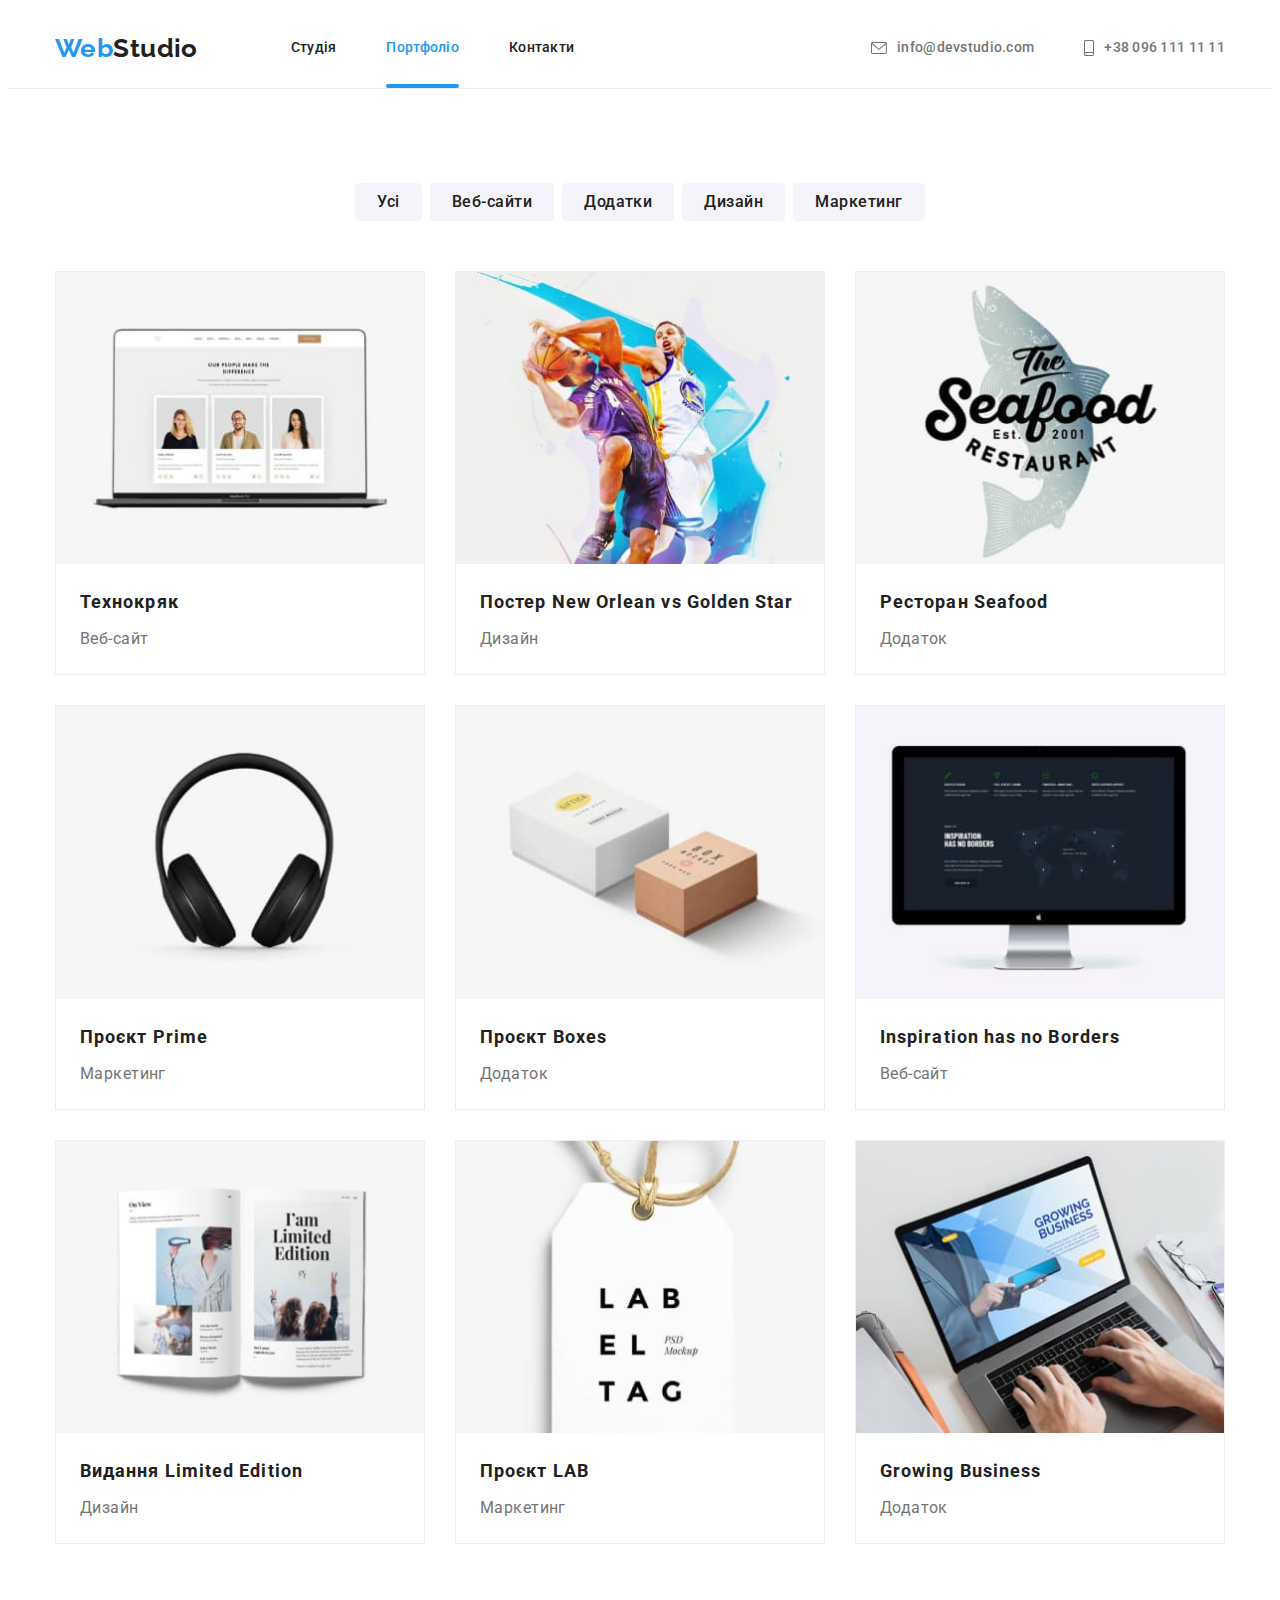
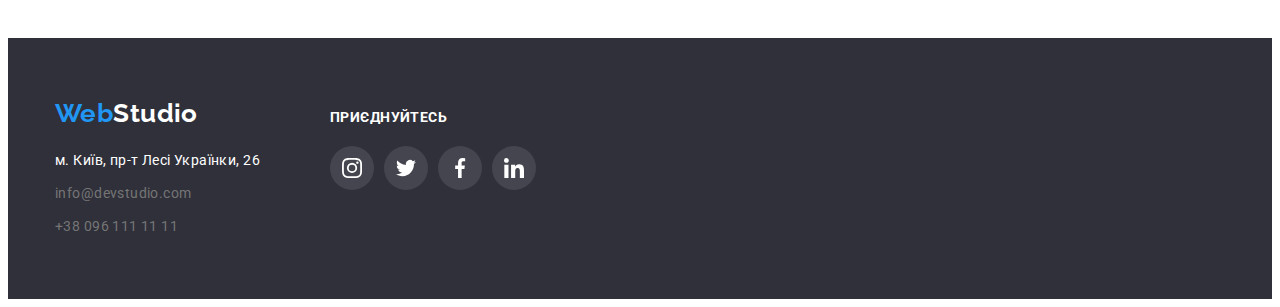
==== portfolio.html @ 904960e4 "copy" ====
<!DOCTYPE html>
<html lang="uk">
  <head>
    <meta charset="UTF-8" />
    <meta http-equiv="X-UA-Compatible" content="IE=edge" />
    <meta name="viewport" content="width=device-width, initial-scale=1.0" />
    <title>Portfolio</title>
    <link rel="preconnect" href="https://fonts.googleapis.com" />
    <link rel="preconnect" href="https://fonts.gstatic.com" crossorigin />
    <link
      href="https://fonts.googleapis.com/css2?family=Raleway:wght@700&family=Roboto:wght@400;500;700;900&display=swap"
      rel="stylesheet"
    />
    <link
      rel="stylesheet"
      href="https://cdnjs.cloudflare.com/ajax/libs/modern-normalize/1.1.0/modern-normalize.min.css"
      integrity="sha512-wpPYUAdjBVSE4KJnH1VR1HeZfpl1ub8YT/NKx4PuQ5NmX2tKuGu6U/JRp5y+Y8XG2tV+wKQpNHVUX03MfMFn9Q=="
      crossorigin="anonymous"
      referrerpolicy="no-referrer"
    />
    <link rel="stylesheet" href="./css/styles.css" />
  </head>
  <body>
    <!-- Шапка сторінки портфоліо -->
    <header>
      <div class="container head-nav">
        <nav class="header-navigation">
          <a href="./index.html" class="head-logo">Web<span class="logo-style">Studio</span></a>
          <ul class="navigation list">
            <li class="nav-item">
              <a href="./index.html" class="nav-link">Студія</a>
            </li>
            <li class="nav-item">
              <a href="./portfolio.html" class="nav-link current">Портфоліо</a>
            </li>
            <li class="nav-item">
              <a href="" class="nav-link">Контакти</a>
            </li>
          </ul>
        </nav>
        <ul class="head-contacts list">
          <li class="item">
            <a class="contact-link" href="mailto:info@devstudio.com"
              ><svg class="item-icon" width="16" height="12">
                <use href="./imeges/symbol-defs.svg#icon-mail"></use></svg
              >info@devstudio.com</a
            >
          </li>
          <li class="item">
            <a class="contact-link" href="tel:+380961111111"
              ><svg class="item-icon" width="10" height="16">
                <use href="./imeges/symbol-defs.svg#icon-phone"></use></svg
              >+38 096 111 11 11</a
            >
          </li>
        </ul>
      </div>
    </header>
    <!-- Головний контент сторінки -->
    <main>
      <section class="filter">
        <div class="container">
          <h1 class="visually-hidden">Наші проекти</h1>
          <ul class="btn-list list">
            <li>
              <button type="button" class="filter-btn">Усі</button>
            </li>
            <li>
              <button type="button" class="filter-btn">Веб-сайти</button>
            </li>
            <li>
              <button type="button" class="filter-btn">Додатки</button>
            </li>
            <li>
              <button type="button" class="filter-btn">Дизайн</button>
            </li>
            <li>
              <button type="button" class="filter-btn">Маркетинг</button>
            </li>
          </ul>
          <ul class="gallery-projects list">
            <li class="projects-card">
              <a class="gallery-link" href="">
                <div class="gallery-animation">
                  <img src="./imeges/img-portfolio-1.jpg" alt="Компютер" width="370" />
                  <div class="animation-text">
                    <p>
                      Ресурс пропонує комплексні пропозиції з різним рівнем функціоналу та сервісів.
                      Все це дозволить відвідувачу отримати вичерпні відомості про компанію чи
                      приватну особу.
                    </p>
                  </div>
                </div>
                <div class="project-text">
                  <h2 class="project-title">Технокряк</h2>
                  <p class="project-item">Веб-сайт</p>
                </div>
              </a>
            </li>
            <li class="projects-card">
              <a class="gallery-link" href="">
                <div class="gallery-animation">
                  <img src="./imeges/img-portfolio-2.jpg" alt="Компютер" width="370" />
                  <div class="animation-text">
                    <p>
                      Ресурс пропонує комплексні пропозиції з різним рівнем функціоналу та сервісів.
                      Все це дозволить відвідувачу отримати вичерпні відомості про компанію чи
                      приватну особу.
                    </p>
                  </div>
                </div>
                <div class="project-text">
                  <h2 class="project-title">Постер New Orlean vs Golden Star</h2>
                  <p class="project-item">Дизайн</p>
                </div>
              </a>
            </li>
            <li class="projects-card">
              <a class="gallery-link" href="">
                <div class="gallery-animation">
                  <img src="./imeges/img-portfolio-3.jpg" alt="Компютер" width="370" />
                  <div class="animation-text">
                    <p>
                      Ресурс пропонує комплексні пропозиції з різним рівнем функціоналу та сервісів.
                      Все це дозволить відвідувачу отримати вичерпні відомості про компанію чи
                      приватну особу.
                    </p>
                  </div>
                </div>
                <div class="project-text">
                  <h2 class="project-title">Ресторан Seafood</h2>
                  <p class="project-item">Додаток</p>
                </div>
              </a>
            </li>
            <li class="projects-card">
              <a class="gallery-link" href="">
                <div class="gallery-animation">
                  <img src="./imeges/img-portfolio-4.jpg" alt="Компютер" width="370" />
                  <div class="animation-text">
                    <p>
                      Ресурс пропонує комплексні пропозиції з різним рівнем функціоналу та сервісів.
                      Все це дозволить відвідувачу отримати вичерпні відомості про компанію чи
                      приватну особу.
                    </p>
                  </div>
                </div>
                <div class="project-text">
                  <h2 class="project-title">Проєкт Prime</h2>
                  <p class="project-item">Маркетинг</p>
                </div>
              </a>
            </li>
            <li class="projects-card">
              <a class="gallery-link" href="">
                <div class="gallery-animation">
                  <img src="./imeges/img-portfolio-5.jpg" alt="Компютер" width="370" />
                  <div class="animation-text">
                    <p>
                      Ресурс пропонує комплексні пропозиції з різним рівнем функціоналу та сервісів.
                      Все це дозволить відвідувачу отримати вичерпні відомості про компанію чи
                      приватну особу.
                    </p>
                  </div>
                </div>
                <div class="project-text">
                  <h2 class="project-title">Проєкт Boxes</h2>
                  <p class="project-item">Додаток</p>
                </div>
              </a>
            </li>
            <li class="projects-card">
              <a class="gallery-link" href="">
                <div class="gallery-animation">
                  <img src="./imeges/img-portfolio-6.jpg" alt="Компютер" width="370" />
                  <div class="animation-text">
                    <p>
                      Ресурс пропонує комплексні пропозиції з різним рівнем функціоналу та сервісів.
                      Все це дозволить відвідувачу отримати вичерпні відомості про компанію чи
                      приватну особу.
                    </p>
                  </div>
                </div>
                <div class="project-text">
                  <h2 class="project-title">Inspiration has no Borders</h2>
                  <p class="project-item">Веб-сайт</p>
                </div>
              </a>
            </li>
            <li class="projects-card">
              <a class="gallery-link" href="">
                <div class="gallery-animation">
                  <img src="./imeges/img-portfolio-7.jpg" alt="Компютер" width="370" />
                  <div class="animation-text">
                    <p>
                      Ресурс пропонує комплексні пропозиції з різним рівнем функціоналу та сервісів.
                      Все це дозволить відвідувачу отримати вичерпні відомості про компанію чи
                      приватну особу.
                    </p>
                  </div>
                </div>
                <div class="project-text">
                  <h2 class="project-title">Видання Limited Edition</h2>
                  <p class="project-item">Дизайн</p>
                </div>
              </a>
            </li>
            <li class="projects-card">
              <a class="gallery-link" href="">
                <div class="gallery-animation">
                  <img src="./imeges/img-portfolio-8.jpg" alt="Компютер" width="370" />
                  <div class="animation-text">
                    <p>
                      Ресурс пропонує комплексні пропозиції з різним рівнем функціоналу та сервісів.
                      Все це дозволить відвідувачу отримати вичерпні відомості про компанію чи
                      приватну особу.
                    </p>
                  </div>
                </div>
                <div class="project-text">
                  <h2 class="project-title">Проєкт LAB</h2>
                  <p class="project-item">Маркетинг</p>
                </div>
              </a>
            </li>
            <li class="projects-card">
              <a class="gallery-link" href="">
                <div class="gallery-animation">
                  <img src="./imeges/img-portfolio-9.jpg" alt="Компютер" width="370" />
                  <div class="animation-text">
                    <p>
                      Ресурс пропонує комплексні пропозиції з різним рівнем функціоналу та сервісів.
                      Все це дозволить відвідувачу отримати вичерпні відомості про компанію чи
                      приватну особу.
                    </p>
                  </div>
                </div>
                <div class="project-text">
                  <h2 class="project-title">Growing Business</h2>
                  <p class="project-item">Додаток</p>
                </div>
              </a>
            </li>
          </ul>
        </div>
      </section>
    </main>
    <!--Підвал-->
    <footer class="footer">
      <div class="container footer-contacts">
        <div class="adress-contacts">
          <h2 class="visually-hidden">Контактні данні</h2>
          <a href="./index.html" class="footer-logo"
            >Web<span class="logo-footer-style">Studio</span></a
          >
          <address>
            <ul class="footer-list list">
              <li class="addres-list">
                <a
                  class="footer-adress"
                  href="https://goo.gl/maps/V1AfotGjKbNemnyBA"
                  target="_blank"
                  rel="noreferrer noopener"
                  >м. Київ, пр-т Лесі Українки, 26</a
                >
              </li>
              <li class="addres-list">
                <a class="footer-link" href="mailto:info@devstudio.com">info@devstudio.com</a>
              </li>
              <li class="addres-list">
                <a class="footer-link" href="tel:+380961111111">+38 096 111 11 11</a>
              </li>
            </ul>
          </address>
        </div>
        <div class="footer-soc-container">
          <p class="footer-soc-page">приєднуйтесь</p>
          <ul class="footer-soc-list list">
            <li>
              <a class="footer-soc-link" href="">
                <svg class="footer-soc-icon" width="20" height="20">
                  <use href="./imeges/symbol-defs.svg#icon-instagram"></use>
                </svg>
              </a>
            </li>
            <li>
              <a class="footer-soc-link" href="">
                <svg class="footer-soc-icon" width="20" height="20">
                  <use href="./imeges/symbol-defs.svg#icon-twitter"></use>
                </svg>
              </a>
            </li>
            <li>
              <a class="footer-soc-link" href="">
                <svg class="footer-soc-icon" width="20" height="20">
                  <use href="./imeges/symbol-defs.svg#icon-facebook"></use>
                </svg>
              </a>
            </li>
            <li>
              <a class="footer-soc-link" href="">
                <svg class="footer-soc-icon" width="20" height="20">
                  <use href="./imeges/symbol-defs.svg#icon-linkedin"></use>
                </svg>
              </a>
            </li>
          </ul>
        </div>
      </div>
    </footer>
  </body>
</html>
---- css/styles.css ----
:root {
  --primary-text-color: #757575;
  --title-text-color: #212121;
  --accent-color: #2196f3;
  --bg-footer-color: #2f303a;
  --primaci-bg-color: #ffffff;
  --secondary-text-color: (255, 255, 255, 0.6);
  --bgc-btn: #f5f4fa;
  --border-color: #eeeeee;
  --line-color: #ececec;
  --cursor-color: #000000;
  --transition-time: 250ms cubic-bezier(0.4, 0, 0.2, 1);
}

html {
  box-sizing: border-box;
}

*,
*::before,
*::after {
  box-sizing: inherit;
}

body {
  font-family: 'Roboto', sans-serif;
  background-color: var(--primaci-bg-color);
  color: var(--primary-text-color);
  font-size: 14px;
  letter-spacing: 0.03em;
}

p,
h1,
h2,
h3,
h4,
h5,
h6 {
  margin: 0;
}

ul,
ol {
  margin: 0;
  padding-left: 0;
}

img {
  display: block;
  max-width: 100%;
  height: auto;
}

/* address {
  font-style: normal;
} */

button {
  display: block;
  cursor: pointer;
  border: none;
  border-radius: 4px;
}

.list {
  list-style: none;
}

.container {
  width: 1200px;
  padding-left: 15px;
  padding-right: 15px;
  margin: 0 auto;
}

.visually-hidden {
  position: absolute;
  width: 1px;
  height: 1px;
  margin: -1px;
  border: 0;
  padding: 0;
  white-space: nowrap;
  clip-path: inset(100%);
  clip: rect(0 0 0 0);
  overflow: hidden;
}

.head-logo {
  color: var(--accent-color);
  font-family: 'Raleway';
  text-decoration: none;
  font-weight: 700;
  font-size: 26px;
  line-height: 1.19;
}

header {
  border-bottom: 1px solid #ececec;
}

.logo-style {
  color: var(--title-text-color);
}

.header-navigation {
  display: flex;
  align-items: center;
}

.navigation {
  display: flex;
  gap: 50px;
  margin-left: 93px;
}

.nav-link {
  position: relative;
}

.nav-link::after {
  content: '';

  position: absolute;
  display: block;
  left: 0;
  bottom: 0;
  width: 100%;
  height: 4px;
  background-color: var(--accent-color);
  border-radius: 2px;
  transform: scale(0, 0);
  transition: transform var(--transition-time);
}

.nav-link:hover::after {
  transform: scale(1, 1);
}

.nav-link.current::after {
  content: '';
  position: absolute;
  display: block;
  left: 0;
  bottom: 0;
  width: 100%;
  height: 4px;
  background-color: var(--accent-color);
  border-radius: 2px;
  transform: scale(1, 1);
}

.head-nav {
  display: flex;
  align-items: center;
}

.navigation .nav-link {
  color: var(--title-text-color);
  font-weight: 500;
  line-height: 1.14;
  letter-spacing: 0.02em;
  text-decoration: none;
  display: block;
  padding-top: 32px;
  padding-bottom: 32px;

  transition: color var(--transition-time);
}

.navigation .nav-link:hover,
.navigation .nav-link:focus {
  color: var(--accent-color);
}

.navigation .nav-link.current {
  color: var(--accent-color);
}

.head-contacts {
  display: flex;
  margin-left: auto;
  gap: 50px;
}

.head-contacts .contact-link {
  color: var(--primary-text-color);
  font-weight: 500;
  line-height: 1.14;
  letter-spacing: 0.02em;
  text-decoration: none;
  padding-top: 32px;
  padding-bottom: 32px;

  transition: color var(--transition-time);
}

.head-contacts .contact-link:hover,
.head-contacts .contact-link:focus {
  color: var(--accent-color);
}

.contact-link {
  display: flex;
  align-items: center;
  gap: 10px;
}

.item-icon {
  fill: currentColor;
}

/* Герой */

.hero {
  background-color: var(--bg-footer-color);
  padding: 200px 0;
  background-image: linear-gradient(rgba(47, 48, 58, 0.4), rgba(47, 48, 58, 0.4)),
    url(../imeges/hero-bg.jpg);
  background-repeat: no-repeat;
  background-position: center;
  background-size: cover;
  max-width: 1600px;
  height: 600px;
  margin-left: auto;
  margin-right: auto;
}

.hero-head {
  font-weight: 900;
  font-size: 44px;
  line-height: 1.36;
  letter-spacing: 0.06em;
  text-transform: uppercase;
  color: var(--primaci-bg-color);
  text-align: center;
  margin-right: auto;
  margin-left: auto;
  margin-bottom: 30px;
  max-width: 696px;
}

.hero-btn {
  font-family: 'Roboto';
  font-weight: 700;
  font-size: 16px;
  line-height: 1.88;
  letter-spacing: 0.06em;
  color: var(--primaci-bg-color);
  background-color: var(--accent-color);
  cursor: pointer;
  display: block;
  margin: 0 auto;
  border-radius: 4px;
  padding: 10px 32px;
  min-width: 216px;
  transition: color var(--transition-time), background-color var(--transition-time);

  /* transition-property: color, background-color;
  transition-duration: 250ms;
  transition-timing-function: cubic-bezier(0.4, 0, 0.2, 1); */
}

.hero-btn:hover,
.hero-btn:focus {
  color: var(--accent-color);
  background-color: var(--bgc-btn);
}

/* Backdrop */

.backdrop {
  position: fixed;
  top: 0;
  left: 0;
  width: 100%;
  height: 100%;
  background-color: rgba(0, 0, 0, 0.2);
  opacity: 1;
  transition: opacity var(--transition-time);
}

.backdrop.is-hidden {
  opacity: 0;
  pointer-events: none;
}

.backdrop.is-hidden .modal {
  transform: scaleY(0) translate(-50%, -50%);
}

.modal {
  position: absolute;
  top: 50%;
  left: 50%;
  width: 528px;
  height: 581px;
  background-color: #fff;
  transform: scaleY(1) translate(-50%, -50%);
  transition: transform var(--transition-time);
}

.modal-btn {
  width: 30px;
  height: 30px;
  border: 1px solid rgba(0, 0, 0, 0.1);
  border-radius: 50%;
  background-color: transparent;
  position: absolute;
  right: 8px;
  top: 8px;
  display: flex;
  justify-content: center;
  align-items: center;
  padding: 0;
}

/* Міркування */
.mind-page {
  padding-top: 94px;
  padding-bottom: 94px;
}

.desc {
  display: flex;
  gap: 30px;
}

.desk-item::before {
  display: block;
  content: '';
  height: 270px;
  height: 120px;
  background-repeat: no-repeat;
  background-position: center;
  background-color: var(--bgc-btn);
}

.item-antenna::before {
  background-image: url(../imeges/antenna.svg);
  margin-bottom: 30px;
  border-radius: 4px;
  box-shadow: 0px 4px 4px rgba(0, 0, 0, 0.25);
}

.item-clock::before {
  background-image: url(../imeges/clock.svg);
  margin-bottom: 30px;
  border-radius: 4px;
  box-shadow: 0px 4px 4px rgba(0, 0, 0, 0.25);
}

.item-diagram::before {
  background-image: url(../imeges/diagram.svg);
  margin-bottom: 30px;
  border-radius: 4px;
  box-shadow: 0px 4px 4px rgba(0, 0, 0, 0.25);
}

.item-astronaut::before {
  background-image: url(../imeges/astronaut.svg);
  margin-bottom: 30px;
  border-radius: 4px;
  box-shadow: 0px 4px 4px rgba(0, 0, 0, 0.25);
}

.desc li {
  max-width: 270px;
}

.desc-title {
  color: var(--title-text-color);
  font-weight: 700;
  font-size: 14px;
  line-height: 1.14;
  text-transform: uppercase;
  margin-bottom: 10px;
}

.desc-list {
  color: var(--primary-text-color);
  line-height: 1.71;
  width: 270px;
}

/* Чим ми займаємося  */
.work-section {
  padding-bottom: 94px;
}

.work-list {
  display: flex;
  gap: 30px;
}

.work-img {
  width: calc((100% - 60px) / 3);
  position: relative;
}

.work-text-box {
}

.work-sub-text {
  position: absolute;
  bottom: 0;
  width: 100%;
  height: 70px;
  text-transform: uppercase;
  background-color: rgba(47, 48, 58, 0.8);
  color: var(--primaci-bg-color);
  font-weight: 700;
  line-height: 1.14;
  display: flex;
  align-items: center;
  justify-content: center;
}

/* Наша команда */
.team {
  background-color: var(--bgc-btn);
  padding: 94px 0;
}

.work-title {
  color: var(--title-text-color);
  font-weight: 700;
  font-size: 36px;
  line-height: 1.17;
  text-align: center;
  margin-bottom: 50px;
}

.team-title {
  color: var(--title-text-color);
  font-weight: 700;
  font-size: 36px;
  line-height: 1.17;
  text-align: center;
  margin-bottom: 50px;
}

.team-card {
  display: flex;
  gap: 30px;
}

.team-img {
  background-color: var(--primaci-bg-color);
  width: calc((100% - 90px) / 4);
  box-shadow: 0px 1px 3px rgba(0, 0, 0, 0.12), 0px 1px 1px rgba(0, 0, 0, 0.14),
    0px 2px 1px rgba(0, 0, 0, 0.2);
  border-radius: 0px 0px 4px 4px;
}

.section-team {
  color: var(--title-text-color);
  font-weight: 500;
  font-size: 16px;
  line-height: 1.19;
  text-align: center;
  margin-bottom: 10px;
}

.work-team {
  color: var(--primary-text-color);
  font-size: 16px;
  line-height: 1.19;
  text-align: center;
  margin-bottom: 16px;
}

/* Иконки соцсетей */
.team-soc-list {
  display: flex;
  justify-content: center;
  gap: 10px;
}

.team-soc-link {
  width: 44px;
  height: 44px;
  border-radius: 50%;
  background-color: transparent;
  display: flex;
  background-position: center;
  align-items: center;
  justify-content: center;
  color: #afb1b8;

  transition: color var(--transition-time), background-color var(--transition-time);
}

.team-soc-ikon {
  fill: currentColor;
}

.team-soc-link:hover,
.team-soc-link:focus {
  background-color: var(--accent-color);
  color: var(--primaci-bg-color);
}
/* Иконки соцсетей */

.team-info {
  padding-top: 30px;
  padding-bottom: 30px;
}

/* Наші партнери */

.partners {
  padding-top: 94px;
  padding-bottom: 94px;
}

.partners-title {
  color: var(--title-text-color);
  font-weight: 700;
  font-size: 36px;
  line-height: 1.16;
  text-align: center;
  margin-bottom: 50px;
}

.partners-list {
  display: flex;
  justify-content: center;
  gap: 30px;
}

.partners-item {
  width: 170px;
  height: 92px;
}

.partner-logo {
  width: 170px;
  height: 92px;
  display: flex;
  align-items: center;
  justify-content: center;
  color: #afb1b8;
  border: 1px solid #afb1b8;
  border-radius: 4px;

  transition: color var(--transition-time), border-color var(--transition-time);
}

.partner-icon {
  fill: currentColor;
  width: 106px;
  height: 60px;
}

.partner-logo:hover,
.partner-logo:focus {
  color: var(--accent-color);
  border-color: var(--accent-color);
}

/* Підвал */

.footer {
  background-color: var(--bg-footer-color);
  padding: 60px 0;
}

.footer-contacts {
  display: flex;
  align-items: baseline;
}

.adress-contacts {
  margin-right: 70px;
}

.footer-logo {
  color: var(--accent-color);
  font-family: 'Raleway';
  font-style: normal;
  font-weight: 700;
  font-size: 26px;
  line-height: 1.19;
  text-decoration: none;
  display: block;
  margin-bottom: 20px;
}

.logo-footer-style {
  color: var(--primaci-bg-color);
}

.footer-adress {
  color: var(--primaci-bg-color);
  line-height: 1.71;
  text-decoration: none;
  font-style: normal;
  display: inline-block;

  transition: color var(--transition-time);
}

.addres-list:not(:last-child) {
  margin-bottom: 9px;
}

.footer-adress:hover,
.footer-adress:focus {
  color: var(--accent-color);
}

.footer-link {
  color: var(--secondary-text-color);
  line-height: 1.71;
  font-style: normal;
  text-decoration: none;
  display: inline-block;

  transition: color var(--transition-time);
}

.footer-link:hover,
.footer-link:focus {
  color: var(--accent-color);
}

.footer-soc-page {
  font-style: normal;
  font-weight: 700;
  font-size: 14px;
  line-height: 1.14;
  text-transform: uppercase;
  color: var(--primaci-bg-color);
}

.footer-soc-page {
  margin-bottom: 20px;
}

.footer-soc-list {
  display: flex;
  align-items: center;
  gap: 10px;
}

.footer-soc-link {
  width: 44px;
  height: 44px;
  border-radius: 50%;
  background-color: rgba(255, 255, 255, 0.1);
  display: flex;
  background-position: center;
  align-items: center;
  justify-content: center;
  color: var(--primaci-bg-color);

  transition: background-color var(--transition-time);
}

.footer-soc-icon {
  fill: currentColor;
}

.footer-soc-link:hover,
.footer-soc-link:focus {
  background-color: var(--accent-color);
}

/* Портфоліо */

.filter {
  padding: 94px 0;
}

.btn-list {
  display: flex;
  gap: 8px;
  justify-content: center;
  margin-bottom: 50px;
}

.filter-btn {
  font-family: 'Roboto';
  font-weight: 500;
  font-size: 16px;
  line-height: 1.62;
  text-align: center;
  color: var(--title-text-color);
  background-color: var(--bgc-btn);
  cursor: pointer;
  letter-spacing: 0.03em;
  padding: 6px 22px;

  transition: background-color var(--transition-time), color var(--transition-time),
    box-shadow var(--transition-time);
}

.filter-btn:hover,
.filter-btn:focus {
  background-color: var(--accent-color);
  color: var(--primaci-bg-color);
  box-shadow: 0px 4px 4px rgba(0, 0, 0, 0.25);
}

.gallery-projects {
  display: flex;
  gap: 30px;
  flex-wrap: wrap;
}

.projects-card {
  width: calc((100% - 60px) / 3);
   border: 1px solid var(--border-color);
}

.gallery-link {
  text-decoration: none;
  color: var(--primary-text-color);
  display: block;
  transition: box-shadow 250ms cubic-bezier(0.4, 0, 0.2, 1);
}

.gallery-link:hover,
.gallery-link:focus {
  box-shadow: 0px 1px 1px rgba(0, 0, 0, 0.12), 0px 4px 4px rgba(0, 0, 0, 0.06),
    1px 4px 6px rgba(0, 0, 0, 0.16);
}

.project-text {
  padding: 20px 24px;
}

.project-title {
  color: var(--title-text-color);
  font-weight: 700;
  font-size: 18px;
  line-height: 2;
  letter-spacing: 0.06em;
  margin-bottom: 4px;
}

.project-item {
  columns: var(--primary-text-color);
  font-size: 16px;
  line-height: 1.88;
}

.gallery-animation {
  position: relative;
  overflow: hidden;
}

.animation-text {
  position: absolute;
  top: 0;
  left: 0;
  /* width: 100%;
  height: 100%; */
  padding: 63px 24px;
  font-size: 18px;
  line-height: 1.56;
  letter-spacing: 0.03em;
  color: var(--primaci-bg-color);
  background: rgba(33, 150, 243, 0.9);
  transform: translateY(100%);
  transition: transform var(--transition-time);
}

.gallery-link:hover .animation-text,
.gallery-link:focus .animation-text {
  transform: translateY(0%);
}
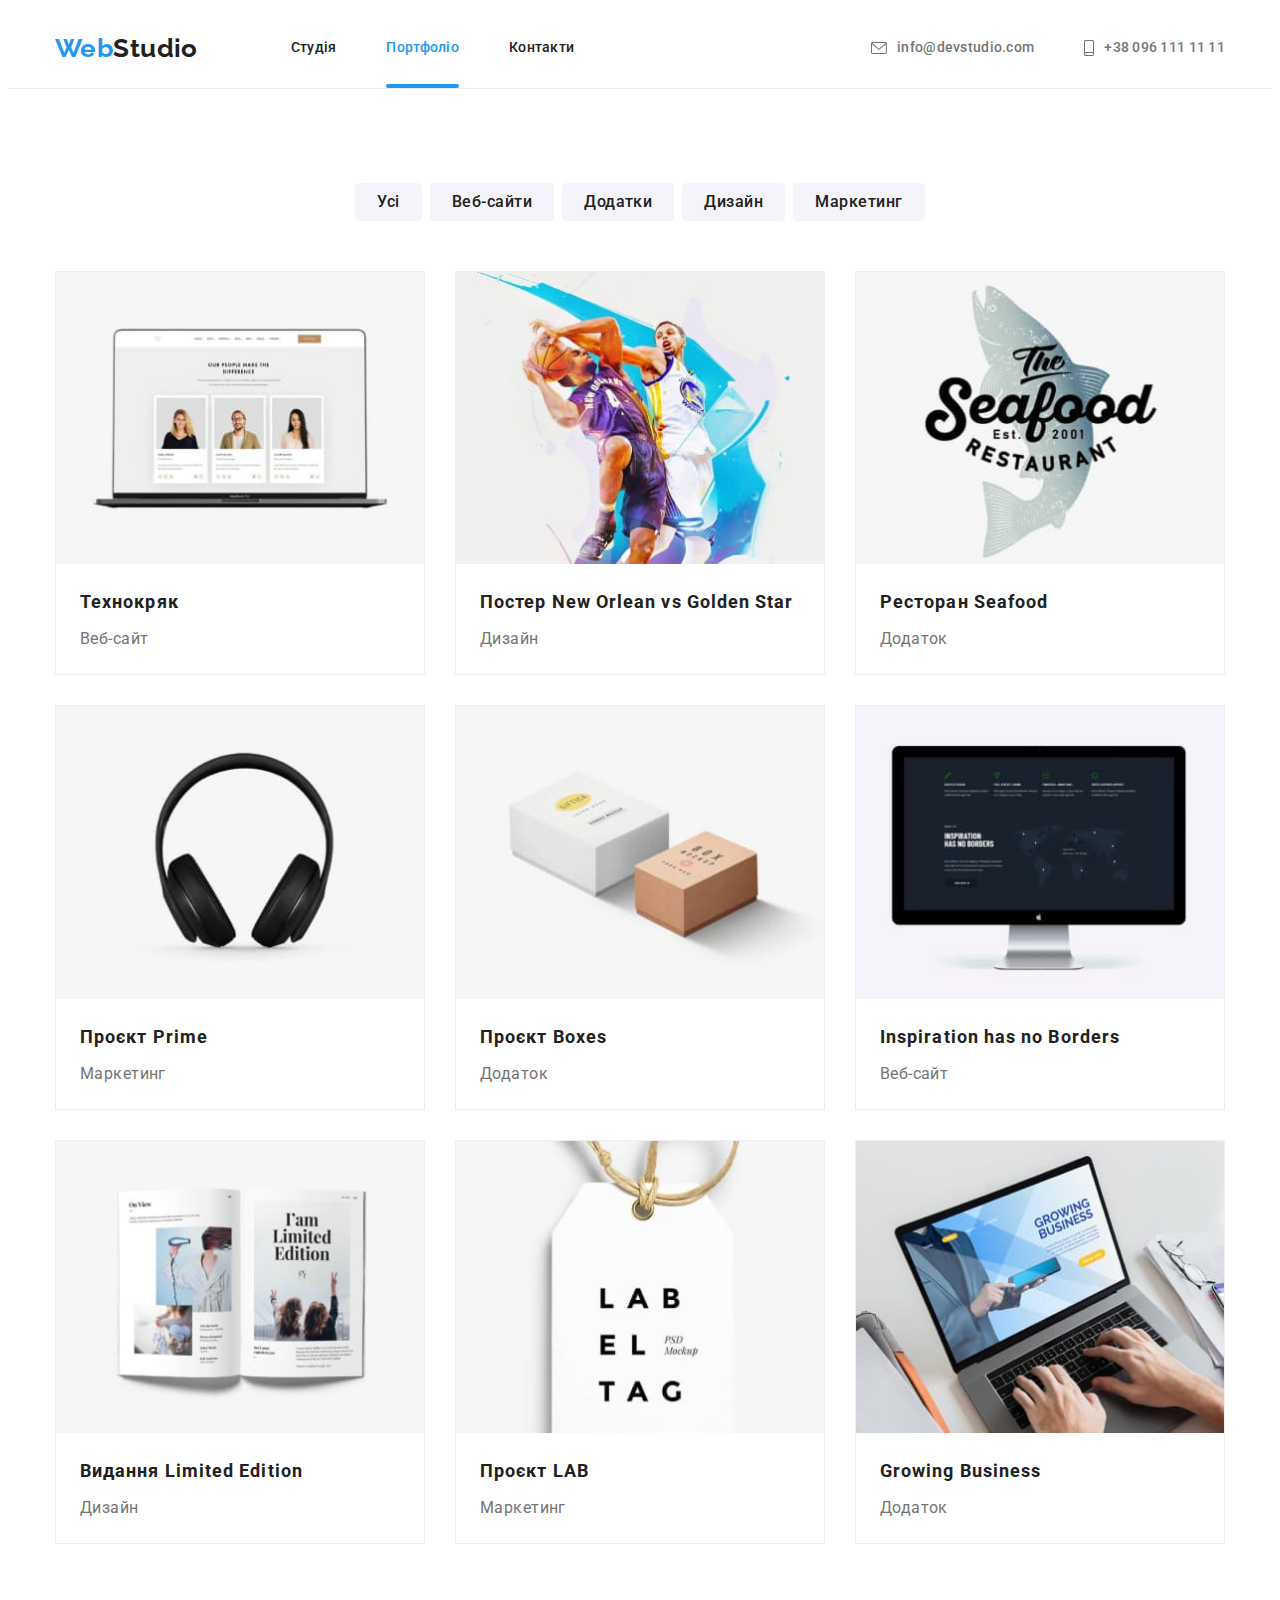
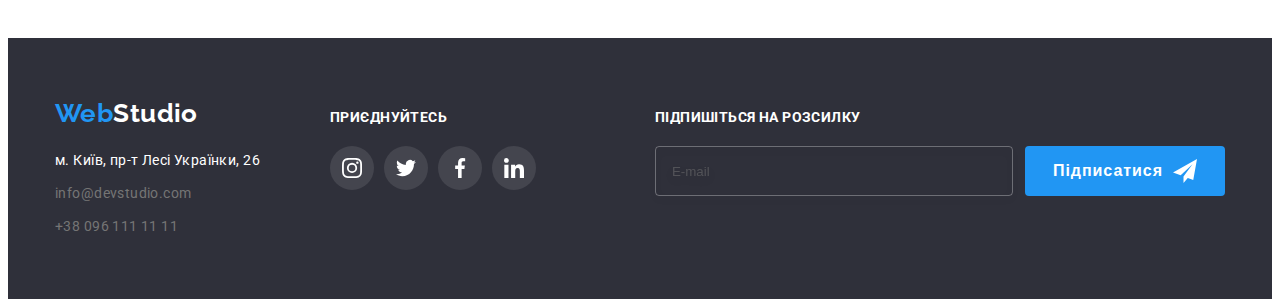
==== commit 8efc0aa8: "разметка модалки и формы в футере, осталась стилизация модалки" ====
--- a/portfolio.html
+++ b/portfolio.html
@@ -306,6 +306,18 @@
             </li>
           </ul>
         </div>
+        <div class="submit">
+          <p class="footer-submit">Підпишіться на розсилку</p>
+          <form class="submit-form">
+            <input class="mail-box" type="email" name="email" id="signup-mail" placeholder="E-mail" />
+            <button class="submit-btn" type="submit">
+              Підписатися
+              <svg class="submit-footer-icon" width="24" height="24">
+                <use href="./imeges/symbol-defs.svg#icon-icon-send"></use>
+              </svg>
+            </button>
+          </form>
+        </div>
       </div>
     </footer>
   </body>
--- a/css/styles.css
+++ b/css/styles.css
@@ -63,6 +63,14 @@
   border-radius: 4px;
 }
 
+textarea {
+  resize: none;
+}
+
+::placeholder {
+  color: rgba(117, 117, 117, 0.5);
+}
+
 .list {
   list-style: none;
 }
@@ -268,6 +276,424 @@
   background-color: var(--bgc-btn);
 }
 
+
+/* Міркування */
+.mind-page {
+  padding-top: 94px;
+  padding-bottom: 94px;
+}
+
+.desc {
+  display: flex;
+  gap: 30px;
+}
+
+.desk-item::before {
+  display: block;
+  content: '';
+  height: 270px;
+  height: 120px;
+  background-repeat: no-repeat;
+  background-position: center;
+  background-color: var(--bgc-btn);
+}
+
+.item-antenna::before {
+  background-image: url(../imeges/antenna.svg);
+  margin-bottom: 30px;
+  border-radius: 4px;
+  box-shadow: 0px 4px 4px rgba(0, 0, 0, 0.25);
+}
+
+.item-clock::before {
+  background-image: url(../imeges/clock.svg);
+  margin-bottom: 30px;
+  border-radius: 4px;
+  box-shadow: 0px 4px 4px rgba(0, 0, 0, 0.25);
+}
+
+.item-diagram::before {
+  background-image: url(../imeges/diagram.svg);
+  margin-bottom: 30px;
+  border-radius: 4px;
+  box-shadow: 0px 4px 4px rgba(0, 0, 0, 0.25);
+}
+
+.item-astronaut::before {
+  background-image: url(../imeges/astronaut.svg);
+  margin-bottom: 30px;
+  border-radius: 4px;
+  box-shadow: 0px 4px 4px rgba(0, 0, 0, 0.25);
+}
+
+/* .desk-item {
+  max-width: 270px;
+} */
+
+.desc-title {
+  color: var(--title-text-color);
+  font-weight: 700;
+  font-size: 14px;
+  line-height: 1.14;
+  text-transform: uppercase;
+  margin-bottom: 10px;
+}
+
+.desc-list {
+  color: var(--primary-text-color);
+  line-height: 1.71;
+  width: 270px;
+}
+
+/* Чим ми займаємося  */
+.work-section {
+  padding-bottom: 94px;
+}
+
+.work-list {
+  display: flex;
+  gap: 30px;
+}
+
+.work-img {
+  width: calc((100% - 60px) / 3);
+  position: relative;
+}
+
+.work-text-box {
+}
+
+.work-sub-text {
+  position: absolute;
+  bottom: 0;
+  width: 100%;
+  height: 70px;
+  text-transform: uppercase;
+  background-color: rgba(47, 48, 58, 0.8);
+  color: var(--primaci-bg-color);
+  font-weight: 700;
+  line-height: 1.14;
+  display: flex;
+  align-items: center;
+  justify-content: center;
+}
+
+/* Наша команда */
+.team {
+  background-color: var(--bgc-btn);
+  padding: 94px 0;
+}
+
+.work-title {
+  color: var(--title-text-color);
+  font-weight: 700;
+  font-size: 36px;
+  line-height: 1.17;
+  text-align: center;
+  margin-bottom: 50px;
+}
+
+.team-title {
+  color: var(--title-text-color);
+  font-weight: 700;
+  font-size: 36px;
+  line-height: 1.17;
+  text-align: center;
+  margin-bottom: 50px;
+}
+
+.team-card {
+  display: flex;
+  gap: 30px;
+}
+
+.team-img {
+  background-color: var(--primaci-bg-color);
+  width: calc((100% - 90px) / 4);
+  box-shadow: 0px 1px 3px rgba(0, 0, 0, 0.12), 0px 1px 1px rgba(0, 0, 0, 0.14),
+    0px 2px 1px rgba(0, 0, 0, 0.2);
+  border-radius: 0px 0px 4px 4px;
+}
+
+.section-team {
+  color: var(--title-text-color);
+  font-weight: 500;
+  font-size: 16px;
+  line-height: 1.19;
+  text-align: center;
+  margin-bottom: 10px;
+}
+
+.work-team {
+  color: var(--primary-text-color);
+  font-size: 16px;
+  line-height: 1.19;
+  text-align: center;
+  margin-bottom: 16px;
+}
+
+/* Иконки соцсетей */
+.team-soc-list {
+  display: flex;
+  justify-content: center;
+  gap: 10px;
+}
+
+.team-soc-link {
+  width: 44px;
+  height: 44px;
+  border-radius: 50%;
+  background-color: transparent;
+  display: flex;
+  background-position: center;
+  align-items: center;
+  justify-content: center;
+  color: #afb1b8;
+
+  transition: color var(--transition-time), background-color var(--transition-time);
+}
+
+.team-soc-ikon {
+  fill: currentColor;
+}
+
+.team-soc-link:hover,
+.team-soc-link:focus {
+  background-color: var(--accent-color);
+  color: var(--primaci-bg-color);
+}
+/* Иконки соцсетей */
+
+.team-info {
+  padding-top: 30px;
+  padding-bottom: 30px;
+}
+
+/* Наші партнери */
+
+.partners {
+  padding-top: 94px;
+  padding-bottom: 94px;
+}
+
+.partners-title {
+  color: var(--title-text-color);
+  font-weight: 700;
+  font-size: 36px;
+  line-height: 1.16;
+  text-align: center;
+  margin-bottom: 50px;
+}
+
+.partners-list {
+  display: flex;
+  justify-content: center;
+  gap: 30px;
+}
+
+.partners-item {
+  width: 170px;
+  height: 92px;
+}
+
+.partner-logo {
+  width: 170px;
+  height: 92px;
+  display: flex;
+  align-items: center;
+  justify-content: center;
+  color: #afb1b8;
+  border: 1px solid #afb1b8;
+  border-radius: 4px;
+
+  transition: color var(--transition-time), border-color var(--transition-time);
+}
+
+.partner-icon {
+  fill: currentColor;
+  width: 106px;
+  height: 60px;
+}
+
+.partner-logo:hover,
+.partner-logo:focus {
+  color: var(--accent-color);
+  border-color: var(--accent-color);
+}
+
+/* Підвал */
+
+.footer {
+  background-color: var(--bg-footer-color);
+  padding: 60px 0;
+}
+
+.footer-contacts {
+  display: flex;
+  align-items: baseline;
+}
+
+.adress-contacts {
+  margin-right: 70px;
+}
+
+.footer-logo {
+  color: var(--accent-color);
+  font-family: 'Raleway';
+  font-style: normal;
+  font-weight: 700;
+  font-size: 26px;
+  line-height: 1.19;
+  text-decoration: none;
+  display: block;
+  margin-bottom: 20px;
+}
+
+.logo-footer-style {
+  color: var(--primaci-bg-color);
+}
+
+.footer-adress {
+  color: var(--primaci-bg-color);
+  line-height: 1.71;
+  text-decoration: none;
+  font-style: normal;
+  display: inline-block;
+
+  transition: color var(--transition-time);
+}
+
+.addres-list:not(:last-child) {
+  margin-bottom: 9px;
+}
+
+.footer-adress:hover,
+.footer-adress:focus {
+  color: var(--accent-color);
+}
+
+.footer-link {
+  color: var(--secondary-text-color);
+  line-height: 1.71;
+  font-style: normal;
+  text-decoration: none;
+  display: inline-block;
+
+  transition: color var(--transition-time);
+}
+
+.footer-link:hover,
+.footer-link:focus {
+  color: var(--accent-color);
+}
+
+.footer-soc-container {
+  margin-right: 70px;
+}
+
+.footer-soc-page {
+  font-style: normal;
+  font-weight: 700;
+  font-size: 14px;
+  line-height: 1.14;
+  text-transform: uppercase;
+  color: var(--primaci-bg-color);
+  margin-bottom: 20px;
+}
+
+.footer-soc-list {
+  display: flex;
+  align-items: center;
+  gap: 10px;
+}
+
+.footer-soc-link {
+  width: 44px;
+  height: 44px;
+  border-radius: 50%;
+  background-color: rgba(255, 255, 255, 0.1);
+  display: flex;
+  background-position: center;
+  align-items: center;
+  justify-content: center;
+  color: var(--primaci-bg-color);
+
+  transition: background-color var(--transition-time);
+}
+
+.footer-soc-icon {
+  fill: currentColor;
+}
+
+.footer-soc-link:hover,
+.footer-soc-link:focus {
+  background-color: var(--accent-color);
+}
+
+/* Форма подписки */
+ 
+.submit {
+  display: flex;
+  margin-left: auto;
+  flex-direction: column;
+}
+
+.footer-submit {
+  font-style: normal;
+  font-weight: 700;
+  font-size: 14px;
+  line-height: 1.14;
+  letter-spacing: 0.03em;
+  text-transform: uppercase;
+  color: var(--primaci-bg-color);
+  margin-bottom: 20px;
+}
+
+.mail-box {
+  width: 358px;
+  height: 50px;
+  border: 1px solid rgba(255, 255, 255, 0.3);
+  filter: drop-shadow(0px 4px 4px rgba(0, 0, 0, 0.15));
+  border-radius: 4px;
+  background-color: transparent;
+  color: var(--secondary-text-color);
+  padding: 16px;
+}
+
+.submit-form {
+  display: flex;
+  gap: 12px;
+}
+
+.submit-btn {
+  font-weight: 700;
+  font-size: 16px;
+  line-height: 1.88;
+  letter-spacing: 0.06em;
+  color: var(--primaci-bg-color);
+  background-color: var(--accent-color);
+  cursor: pointer;
+  margin: 0;
+  display: flex;
+  align-items: center;
+  gap: 10px;
+  border-radius: 4px;
+  padding: 10px 28px;
+  min-width: 200px;
+  max-height: 50px;
+  transition: color var(--transition-time), background-color var(--transition-time);
+}
+
+.submit-btn:hover,
+.submit-btn:focus {
+  color: var(--accent-color);
+  background-color: var(--bgc-btn);
+}
+
+.submit-footer-icon {
+  fill: currentColor;
+}
+
 /* Backdrop */
 
 .backdrop {
@@ -297,6 +723,9 @@
   width: 528px;
   height: 581px;
   background-color: #fff;
+  border-radius: 4px;
+  box-shadow: 0px 1px 3px rgba(0, 0, 0, 0.12), 0px 1px 1px rgba(0, 0, 0, 0.14),
+    0px 2px 1px rgba(0, 0, 0, 0.2);
   transform: scaleY(1) translate(-50%, -50%);
   transition: transform var(--transition-time);
 }
@@ -314,359 +743,115 @@
   justify-content: center;
   align-items: center;
   padding: 0;
-}
-
-/* Міркування */
-.mind-page {
-  padding-top: 94px;
-  padding-bottom: 94px;
-}
-
-.desc {
-  display: flex;
-  gap: 30px;
-}
-
-.desk-item::before {
-  display: block;
-  content: '';
-  height: 270px;
+  transition: fill var(--transition-time);
+}
+
+.modal-btn:hover,
+.modal-btn:focus {
+  fill: var(--accent-color);
+}
+
+/* Форма модального окна */
+
+.modal-form {
+  width: 448px;
+  height: 342px;
+  margin-right: auto;
+  margin-left: auto;
+}
+
+.form-title {
+  font-weight: 700;
+  font-size: 20px;
+  line-height: 1.15;
+  text-align: center;
+  letter-spacing: 0.03em;
+  color: var(--title-text-color);
+  padding-top: 40px;
+  margin-bottom: 12px;
+}
+
+.form-list {
+  display: flex;
+  flex-direction: column;
+  gap: 10px;
+}
+
+.form-item {
+  display: flex;
+  flex-direction: column;
+  gap: 4px;
+}
+
+.field-text {
+  font-size: 12px;
+  line-height: 1.17;
+  letter-spacing: 0.01em;
+  color: var(--primary-text-color);
+}
+
+.form-field {
+  height: 40px;
+  border: 1px solid rgba(33, 33, 33, 0.2);
+  border-radius: 4px;
+  padding: 12px;
+}
+
+.form-field-comment {
+  border: 1px solid rgba(33, 33, 33, 0.2);
+  border-radius: 4px;
+  padding: 12px;
   height: 120px;
-  background-repeat: no-repeat;
-  background-position: center;
+}
+
+.confirm {
+  text-align: center;
+  margin-top: 20px;
+}
+
+.confirm-text {
+  font-size: 14px;
+  line-height: 1.71;
+  letter-spacing: 0.03em;
+  color: var(--primary-text-color);
+}
+
+.confirm-doc {
+  font-size: 14px;
+  line-height: 1.71;
+  letter-spacing: 0.03em;
+  color: var(--accent-color);
+
+  /* вопрос */
+  text-decoration: underline;
+  text-underline-offset: 3px;
+}
+
+.submit-modal-btn { 
+  font-weight: 700;
+  font-size: 16px;
+  line-height: 1.88;
+  letter-spacing: 0.06em;
+  color: var(--primaci-bg-color);
+  background-color: var(--accent-color);
+  cursor: pointer;
+  width: 200px;
+  height: 50px;
+  margin-top: 30px;
+  margin-left: auto;
+  margin-right: auto;
+  border-radius: 4px;
+  padding: 10px 52px;
+  transition: color var(--transition-time), 
+  background-color var(--transition-time);
+}
+
+.submit-modal-btn:hover,
+.submit-modal-btn:focus {
+  color: var(--accent-color);
   background-color: var(--bgc-btn);
 }
 
-.item-antenna::before {
-  background-image: url(../imeges/antenna.svg);
-  margin-bottom: 30px;
-  border-radius: 4px;
-  box-shadow: 0px 4px 4px rgba(0, 0, 0, 0.25);
-}
-
-.item-clock::before {
-  background-image: url(../imeges/clock.svg);
-  margin-bottom: 30px;
-  border-radius: 4px;
-  box-shadow: 0px 4px 4px rgba(0, 0, 0, 0.25);
-}
-
-.item-diagram::before {
-  background-image: url(../imeges/diagram.svg);
-  margin-bottom: 30px;
-  border-radius: 4px;
-  box-shadow: 0px 4px 4px rgba(0, 0, 0, 0.25);
-}
-
-.item-astronaut::before {
-  background-image: url(../imeges/astronaut.svg);
-  margin-bottom: 30px;
-  border-radius: 4px;
-  box-shadow: 0px 4px 4px rgba(0, 0, 0, 0.25);
-}
-
-.desc li {
-  max-width: 270px;
-}
-
-.desc-title {
-  color: var(--title-text-color);
-  font-weight: 700;
-  font-size: 14px;
-  line-height: 1.14;
-  text-transform: uppercase;
-  margin-bottom: 10px;
-}
-
-.desc-list {
-  color: var(--primary-text-color);
-  line-height: 1.71;
-  width: 270px;
-}
-
-/* Чим ми займаємося  */
-.work-section {
-  padding-bottom: 94px;
-}
-
-.work-list {
-  display: flex;
-  gap: 30px;
-}
-
-.work-img {
-  width: calc((100% - 60px) / 3);
-  position: relative;
-}
-
-.work-text-box {
-}
-
-.work-sub-text {
-  position: absolute;
-  bottom: 0;
-  width: 100%;
-  height: 70px;
-  text-transform: uppercase;
-  background-color: rgba(47, 48, 58, 0.8);
-  color: var(--primaci-bg-color);
-  font-weight: 700;
-  line-height: 1.14;
-  display: flex;
-  align-items: center;
-  justify-content: center;
-}
-
-/* Наша команда */
-.team {
-  background-color: var(--bgc-btn);
-  padding: 94px 0;
-}
-
-.work-title {
-  color: var(--title-text-color);
-  font-weight: 700;
-  font-size: 36px;
-  line-height: 1.17;
-  text-align: center;
-  margin-bottom: 50px;
-}
-
-.team-title {
-  color: var(--title-text-color);
-  font-weight: 700;
-  font-size: 36px;
-  line-height: 1.17;
-  text-align: center;
-  margin-bottom: 50px;
-}
-
-.team-card {
-  display: flex;
-  gap: 30px;
-}
-
-.team-img {
-  background-color: var(--primaci-bg-color);
-  width: calc((100% - 90px) / 4);
-  box-shadow: 0px 1px 3px rgba(0, 0, 0, 0.12), 0px 1px 1px rgba(0, 0, 0, 0.14),
-    0px 2px 1px rgba(0, 0, 0, 0.2);
-  border-radius: 0px 0px 4px 4px;
-}
-
-.section-team {
-  color: var(--title-text-color);
-  font-weight: 500;
-  font-size: 16px;
-  line-height: 1.19;
-  text-align: center;
-  margin-bottom: 10px;
-}
-
-.work-team {
-  color: var(--primary-text-color);
-  font-size: 16px;
-  line-height: 1.19;
-  text-align: center;
-  margin-bottom: 16px;
-}
-
-/* Иконки соцсетей */
-.team-soc-list {
-  display: flex;
-  justify-content: center;
-  gap: 10px;
-}
-
-.team-soc-link {
-  width: 44px;
-  height: 44px;
-  border-radius: 50%;
-  background-color: transparent;
-  display: flex;
-  background-position: center;
-  align-items: center;
-  justify-content: center;
-  color: #afb1b8;
-
-  transition: color var(--transition-time), background-color var(--transition-time);
-}
-
-.team-soc-ikon {
-  fill: currentColor;
-}
-
-.team-soc-link:hover,
-.team-soc-link:focus {
-  background-color: var(--accent-color);
-  color: var(--primaci-bg-color);
-}
-/* Иконки соцсетей */
-
-.team-info {
-  padding-top: 30px;
-  padding-bottom: 30px;
-}
-
-/* Наші партнери */
-
-.partners {
-  padding-top: 94px;
-  padding-bottom: 94px;
-}
-
-.partners-title {
-  color: var(--title-text-color);
-  font-weight: 700;
-  font-size: 36px;
-  line-height: 1.16;
-  text-align: center;
-  margin-bottom: 50px;
-}
-
-.partners-list {
-  display: flex;
-  justify-content: center;
-  gap: 30px;
-}
-
-.partners-item {
-  width: 170px;
-  height: 92px;
-}
-
-.partner-logo {
-  width: 170px;
-  height: 92px;
-  display: flex;
-  align-items: center;
-  justify-content: center;
-  color: #afb1b8;
-  border: 1px solid #afb1b8;
-  border-radius: 4px;
-
-  transition: color var(--transition-time), border-color var(--transition-time);
-}
-
-.partner-icon {
-  fill: currentColor;
-  width: 106px;
-  height: 60px;
-}
-
-.partner-logo:hover,
-.partner-logo:focus {
-  color: var(--accent-color);
-  border-color: var(--accent-color);
-}
-
-/* Підвал */
-
-.footer {
-  background-color: var(--bg-footer-color);
-  padding: 60px 0;
-}
-
-.footer-contacts {
-  display: flex;
-  align-items: baseline;
-}
-
-.adress-contacts {
-  margin-right: 70px;
-}
-
-.footer-logo {
-  color: var(--accent-color);
-  font-family: 'Raleway';
-  font-style: normal;
-  font-weight: 700;
-  font-size: 26px;
-  line-height: 1.19;
-  text-decoration: none;
-  display: block;
-  margin-bottom: 20px;
-}
-
-.logo-footer-style {
-  color: var(--primaci-bg-color);
-}
-
-.footer-adress {
-  color: var(--primaci-bg-color);
-  line-height: 1.71;
-  text-decoration: none;
-  font-style: normal;
-  display: inline-block;
-
-  transition: color var(--transition-time);
-}
-
-.addres-list:not(:last-child) {
-  margin-bottom: 9px;
-}
-
-.footer-adress:hover,
-.footer-adress:focus {
-  color: var(--accent-color);
-}
-
-.footer-link {
-  color: var(--secondary-text-color);
-  line-height: 1.71;
-  font-style: normal;
-  text-decoration: none;
-  display: inline-block;
-
-  transition: color var(--transition-time);
-}
-
-.footer-link:hover,
-.footer-link:focus {
-  color: var(--accent-color);
-}
-
-.footer-soc-page {
-  font-style: normal;
-  font-weight: 700;
-  font-size: 14px;
-  line-height: 1.14;
-  text-transform: uppercase;
-  color: var(--primaci-bg-color);
-}
-
-.footer-soc-page {
-  margin-bottom: 20px;
-}
-
-.footer-soc-list {
-  display: flex;
-  align-items: center;
-  gap: 10px;
-}
-
-.footer-soc-link {
-  width: 44px;
-  height: 44px;
-  border-radius: 50%;
-  background-color: rgba(255, 255, 255, 0.1);
-  display: flex;
-  background-position: center;
-  align-items: center;
-  justify-content: center;
-  color: var(--primaci-bg-color);
-
-  transition: background-color var(--transition-time);
-}
-
-.footer-soc-icon {
-  fill: currentColor;
-}
-
-.footer-soc-link:hover,
-.footer-soc-link:focus {
-  background-color: var(--accent-color);
-}
 
 /* Портфоліо */
 
@@ -712,7 +897,7 @@
 
 .projects-card {
   width: calc((100% - 60px) / 3);
-   border: 1px solid var(--border-color);
+  border: 1px solid var(--border-color);
 }
 
 .gallery-link {
